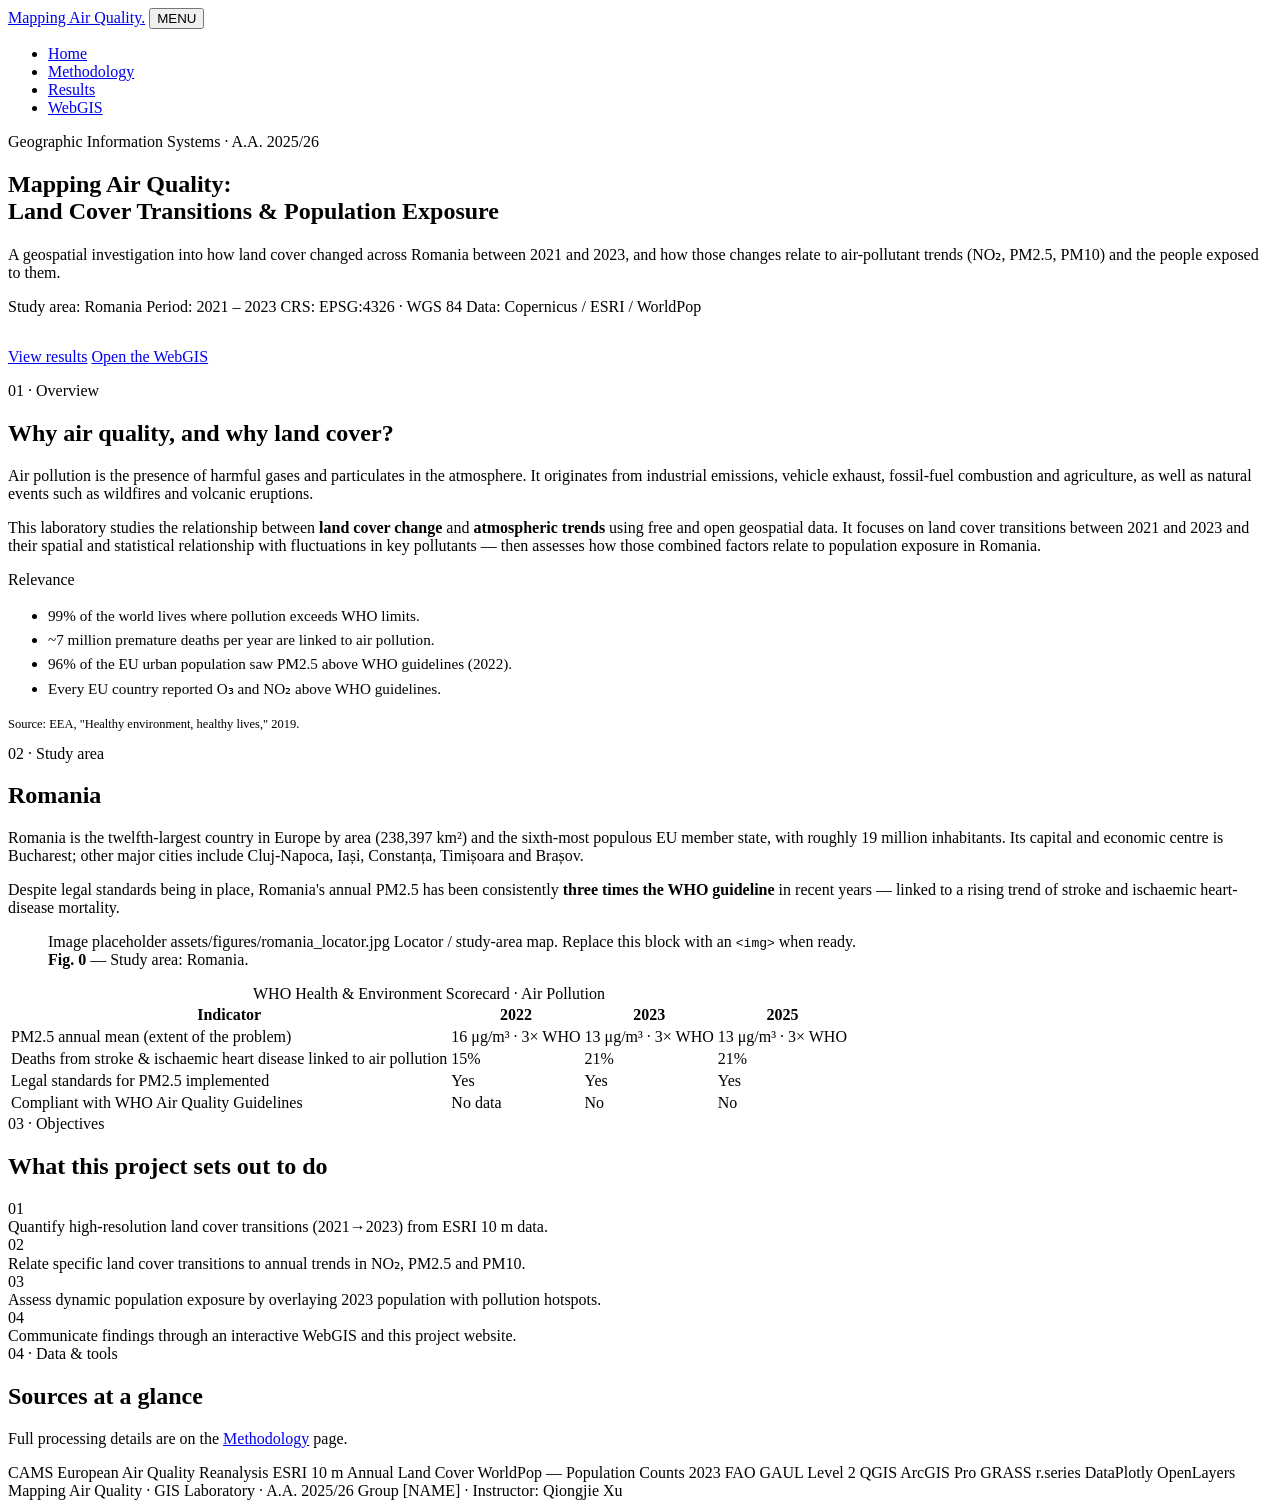
==== index.html @ c281d161 "adding template files" ====
<!DOCTYPE html>
<html lang="en">
<head>
  <meta charset="UTF-8" />
  <meta name="viewport" content="width=device-width, initial-scale=1.0" />
  <title>Mapping Air Quality · Romania · GIS Lab 2025/26</title>
  <meta name="description" content="Land cover transitions and population exposure to air pollution in Romania, 2021–2023. A GIS laboratory project." />

  <!-- Fonts -->
  <link rel="preconnect" href="https://fonts.googleapis.com" />
  <link rel="preconnect" href="https://fonts.gstatic.com" crossorigin />
  <link href="https://fonts.googleapis.com/css2?family=Space+Grotesk:wght@500;600;700&family=Inter:wght@400;500&family=IBM+Plex+Mono:wght@400;500&display=swap" rel="stylesheet" />

  <link rel="stylesheet" href="css/style.css" />
</head>
<body>

  <!-- ===== HEADER (duplicated on every page — keep in sync) ===== -->
  <header class="site-header">
    <nav class="nav">
      <a class="brand" href="index.html">Mapping&nbsp;Air&nbsp;Quality<span>.</span></a>
      <button class="nav-toggle" aria-label="Toggle menu" aria-expanded="false">MENU</button>
      <ul class="nav-links">
        <li><a href="index.html" class="active">Home</a></li>
        <li><a href="methodology.html">Methodology</a></li>
        <li><a href="results.html">Results</a></li>
        <li><a href="webgis.html">WebGIS</a></li>
      </ul>
    </nav>
  </header>

  <!-- ===== HERO ===== -->
  <section class="hero">
    <div class="container">
      <span class="eyebrow">Geographic Information Systems · A.A. 2025/26</span>
      <h1>Mapping Air Quality:<br />Land Cover Transitions &amp; Population Exposure</h1>
      <p class="lede">A geospatial investigation into how land cover changed across Romania
        between 2021 and 2023, and how those changes relate to air-pollutant trends
        (NO₂, PM2.5, PM10) and the people exposed to them.</p>
      <div class="hero-meta">
        <span>Study area: Romania</span>
        <span>Period: 2021 – 2023</span>
        <span>CRS: EPSG:4326 · WGS 84</span>
        <span>Data: Copernicus / ESRI / WorldPop</span>
      </div>
      <p style="margin-top:2rem;">
        <a class="btn" href="results.html">View results</a>
        <a class="btn ghost" href="webgis.html">Open the WebGIS</a>
      </p>
    </div>
  </section>

  <!-- ===== OVERVIEW ===== -->
  <section class="section" id="overview">
    <div class="container">
      <span class="eyebrow">01 · Overview</span>
      <h2>Why air quality, and why land cover?</h2>
      <div class="grid-2">
        <div>
          <p>Air pollution is the presence of harmful gases and particulates in the atmosphere.
            It originates from industrial emissions, vehicle exhaust, fossil-fuel combustion and
            agriculture, as well as natural events such as wildfires and volcanic eruptions.</p>
          <p>This laboratory studies the relationship between <b>land cover change</b> and
            <b>atmospheric trends</b> using free and open geospatial data. It focuses on land cover
            transitions between 2021 and 2023 and their spatial and statistical relationship with
            fluctuations in key pollutants — then assesses how those combined factors relate to
            population exposure in Romania.</p>
        </div>
        <div class="card">
          <span class="eyebrow">Relevance</span>
          <ul class="legend-list" style="font-size:.95rem;line-height:1.6;">
            <li><span class="swatch" style="background:var(--increase)"></span> 99% of the world lives where pollution exceeds WHO limits.</li>
            <li><span class="swatch" style="background:var(--increase)"></span> ~7 million premature deaths per year are linked to air pollution.</li>
            <li><span class="swatch" style="background:var(--decrease)"></span> 96% of the EU urban population saw PM2.5 above WHO guidelines (2022).</li>
            <li><span class="swatch" style="background:var(--decrease)"></span> Every EU country reported O₃ and NO₂ above WHO guidelines.</li>
          </ul>
          <p style="font-size:.78rem;color:var(--muted);margin-top:1rem;font-family:var(--font-mono);">Source: EEA, "Healthy environment, healthy lives," 2019.</p>
        </div>
      </div>
    </div>
  </section>

  <!-- ===== STUDY AREA ===== -->
  <section class="section" id="study-area">
    <div class="container">
      <span class="eyebrow">02 · Study area</span>
      <h2>Romania</h2>
      <div class="grid-2">
        <div>
          <p>Romania is the twelfth-largest country in Europe by area (238,397&nbsp;km²) and the
            sixth-most populous EU member state, with roughly 19&nbsp;million inhabitants. Its capital
            and economic centre is Bucharest; other major cities include Cluj-Napoca, Iași,
            Constanța, Timișoara and Brașov.</p>
          <p>Despite legal standards being in place, Romania's annual PM2.5 has been consistently
            <b>three times the WHO guideline</b> in recent years — linked to a rising trend of stroke
            and ischaemic heart-disease mortality.</p>
        </div>

        <!-- Optional: drop a locator map / country outline here -->
        <figure class="figure">
          <div class="ph-drop">
            <span class="ph-kind">Image placeholder</span>
            <span class="ph-file">assets/figures/romania_locator.jpg</span>
            <span class="ph-note">Locator / study-area map. Replace this block with an
              <code>&lt;img&gt;</code> when ready.</span>
          </div>
          <figcaption><b>Fig. 0</b> — Study area: Romania.</figcaption>
        </figure>
      </div>

      <!-- WHO scorecard table -->
      <div class="table-wrap">
        <table>
          <caption>WHO Health &amp; Environment Scorecard · Air Pollution</caption>
          <thead>
            <tr><th>Indicator</th><th class="num">2022</th><th class="num">2023</th><th class="num">2025</th></tr>
          </thead>
          <tbody>
            <tr><td>PM2.5 annual mean (extent of the problem)</td><td class="num">16 μg/m³ · 3× WHO</td><td class="num">13 μg/m³ · 3× WHO</td><td class="num">13 μg/m³ · 3× WHO</td></tr>
            <tr><td>Deaths from stroke &amp; ischaemic heart disease linked to air pollution</td><td class="num">15%</td><td class="num">21%</td><td class="num">21%</td></tr>
            <tr><td>Legal standards for PM2.5 implemented</td><td class="num">Yes</td><td class="num">Yes</td><td class="num">Yes</td></tr>
            <tr><td>Compliant with WHO Air Quality Guidelines</td><td class="num">No data</td><td class="num">No</td><td class="num">No</td></tr>
          </tbody>
        </table>
      </div>
    </div>
  </section>

  <!-- ===== OBJECTIVES ===== -->
  <section class="section" id="objectives">
    <div class="container">
      <span class="eyebrow">03 · Objectives</span>
      <h2>What this project sets out to do</h2>
      <div class="stats">
        <div class="stat"><div class="num">01</div><div class="lbl">Quantify high-resolution land cover transitions (2021→2023) from ESRI 10&nbsp;m data.</div></div>
        <div class="stat"><div class="num">02</div><div class="lbl">Relate specific land cover transitions to annual trends in NO₂, PM2.5 and PM10.</div></div>
        <div class="stat"><div class="num">03</div><div class="lbl">Assess dynamic population exposure by overlaying 2023 population with pollution hotspots.</div></div>
        <div class="stat"><div class="num">04</div><div class="lbl">Communicate findings through an interactive WebGIS and this project website.</div></div>
      </div>
    </div>
  </section>

  <!-- ===== DATA & TOOLS at a glance ===== -->
  <section class="section" id="data">
    <div class="container">
      <span class="eyebrow">04 · Data &amp; tools</span>
      <h2>Sources at a glance</h2>
      <p class="section-lede">Full processing details are on the
        <a href="methodology.html">Methodology</a> page.</p>
      <div class="pill-row">
        <span class="pill">CAMS European Air Quality Reanalysis</span>
        <span class="pill">ESRI 10 m Annual Land Cover</span>
        <span class="pill">WorldPop — Population Counts 2023</span>
        <span class="pill">FAO GAUL Level 2</span>
        <span class="pill">QGIS</span>
        <span class="pill">ArcGIS Pro</span>
        <span class="pill">GRASS r.series</span>
        <span class="pill">DataPlotly</span>
        <span class="pill">OpenLayers</span>
      </div>
    </div>
  </section>

  <!-- ===== FOOTER (duplicated on every page) ===== -->
  <footer class="site-footer">
    <div class="container">
      <span>Mapping Air Quality · GIS Laboratory · A.A. 2025/26</span>
      <span><!-- TODO: team member names --> Group [NAME] · Instructor: Qiongjie&nbsp;Xu</span>
    </div>
  </footer>

  <script src="js/main.js"></script>
</body>
</html>
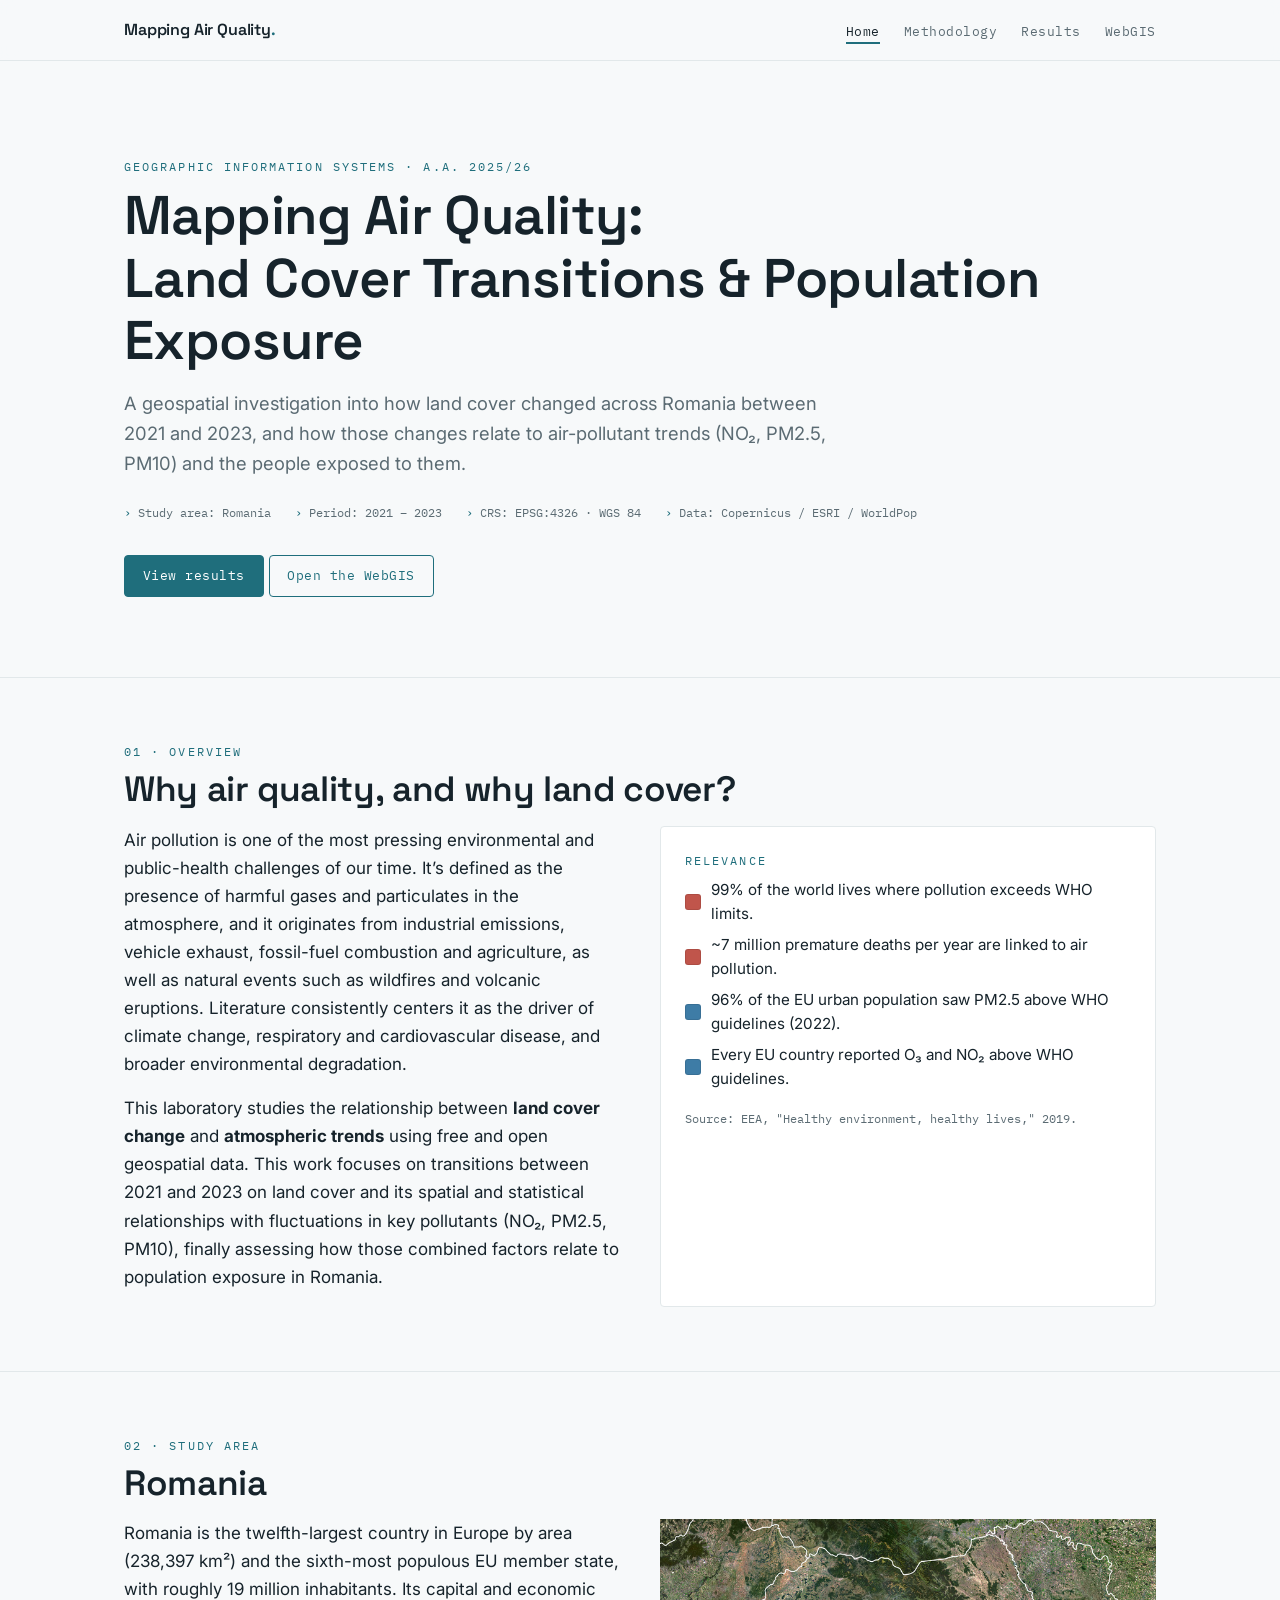
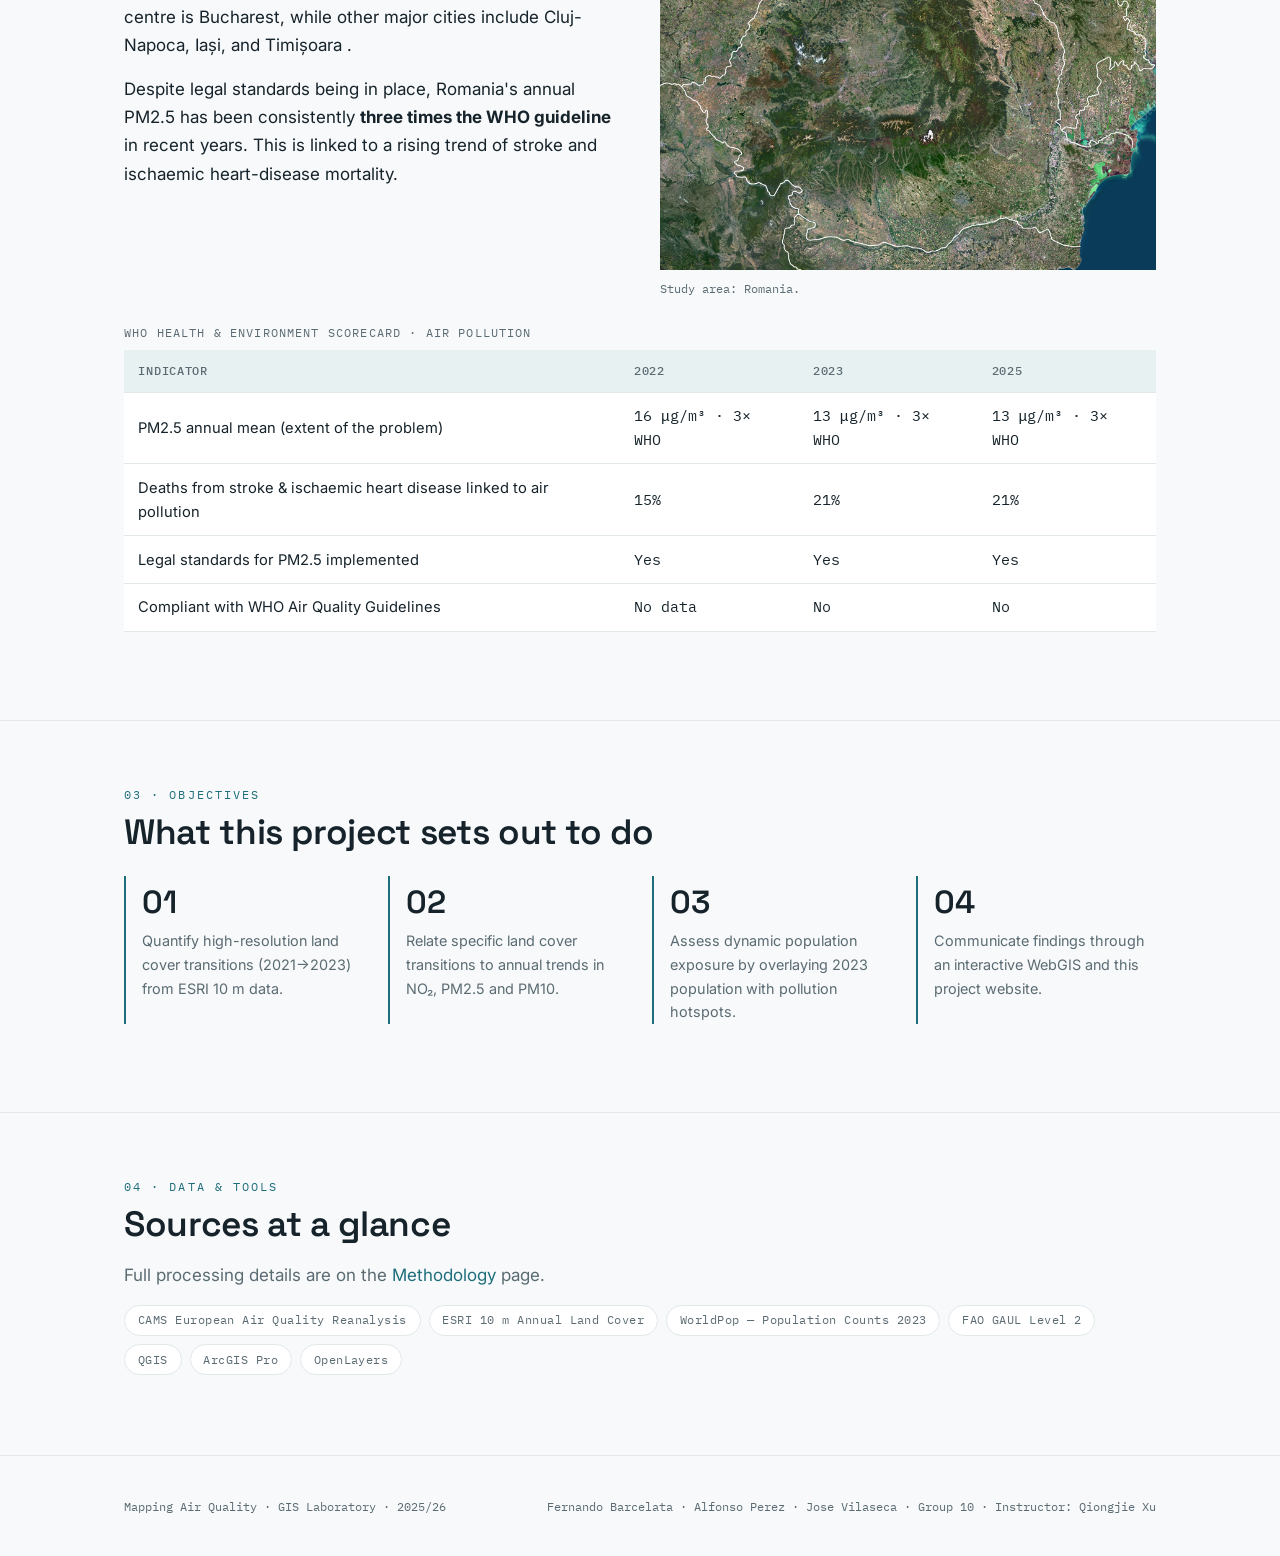
==== commit 161100cd: "Home page fixes and modifications" ====
--- a/index.html
+++ b/index.html
@@ -1,18 +1,23 @@
 <!DOCTYPE html>
 <html lang="en">
+
 <head>
   <meta charset="UTF-8" />
   <meta name="viewport" content="width=device-width, initial-scale=1.0" />
   <title>Mapping Air Quality · Romania · GIS Lab 2025/26</title>
-  <meta name="description" content="Land cover transitions and population exposure to air pollution in Romania, 2021–2023. A GIS laboratory project." />
+  <meta name="description"
+    content="Land cover transitions and population exposure to air pollution in Romania, 2021–2023. A GIS laboratory project." />
 
   <!-- Fonts -->
   <link rel="preconnect" href="https://fonts.googleapis.com" />
   <link rel="preconnect" href="https://fonts.gstatic.com" crossorigin />
-  <link href="https://fonts.googleapis.com/css2?family=Space+Grotesk:wght@500;600;700&family=Inter:wght@400;500&family=IBM+Plex+Mono:wght@400;500&display=swap" rel="stylesheet" />
+  <link
+    href="https://fonts.googleapis.com/css2?family=Space+Grotesk:wght@500;600;700&family=Inter:wght@400;500&family=IBM+Plex+Mono:wght@400;500&display=swap"
+    rel="stylesheet" />
 
   <link rel="stylesheet" href="css/style.css" />
 </head>
+
 <body>
 
   <!-- ===== HEADER (duplicated on every page — keep in sync) ===== -->
@@ -57,24 +62,34 @@
       <h2>Why air quality, and why land cover?</h2>
       <div class="grid-2">
         <div>
-          <p>Air pollution is the presence of harmful gases and particulates in the atmosphere.
-            It originates from industrial emissions, vehicle exhaust, fossil-fuel combustion and
-            agriculture, as well as natural events such as wildfires and volcanic eruptions.</p>
-          <p>This laboratory studies the relationship between <b>land cover change</b> and
-            <b>atmospheric trends</b> using free and open geospatial data. It focuses on land cover
-            transitions between 2021 and 2023 and their spatial and statistical relationship with
-            fluctuations in key pollutants — then assesses how those combined factors relate to
-            population exposure in Romania.</p>
+          <p>Air pollution is one of the most pressing environmental and public-health challenges of our time.
+            It’s defined as the presence of harmful gases and particulates in the atmosphere,
+            and it originates from industrial emissions, vehicle exhaust, fossil-fuel combustion
+            and agriculture, as well as natural events such as wildfires and volcanic eruptions.
+            Literature consistently centers it as the driver of climate change, respiratory and
+            cardiovascular disease, and broader environmental degradation.</p>
+          <p>
+            This laboratory studies the relationship between <b>land cover change</b> and
+            <b>atmospheric trends</b> using free and open geospatial data. This work focuses on
+            transitions between 2021 and 2023 on land cover and its spatial and statistical relationships
+            with fluctuations in key pollutants (NO₂, PM2.5, PM10), finally assessing how those combined
+            factors relate to population exposure in Romania.
+          </p>
         </div>
         <div class="card">
           <span class="eyebrow">Relevance</span>
           <ul class="legend-list" style="font-size:.95rem;line-height:1.6;">
-            <li><span class="swatch" style="background:var(--increase)"></span> 99% of the world lives where pollution exceeds WHO limits.</li>
-            <li><span class="swatch" style="background:var(--increase)"></span> ~7 million premature deaths per year are linked to air pollution.</li>
-            <li><span class="swatch" style="background:var(--decrease)"></span> 96% of the EU urban population saw PM2.5 above WHO guidelines (2022).</li>
-            <li><span class="swatch" style="background:var(--decrease)"></span> Every EU country reported O₃ and NO₂ above WHO guidelines.</li>
+            <li><span class="swatch" style="background:var(--increase)"></span> 99% of the world lives where pollution
+              exceeds WHO limits.</li>
+            <li><span class="swatch" style="background:var(--increase)"></span> ~7 million premature deaths per year are
+              linked to air pollution.</li>
+            <li><span class="swatch" style="background:var(--decrease)"></span> 96% of the EU urban population saw PM2.5
+              above WHO guidelines (2022).</li>
+            <li><span class="swatch" style="background:var(--decrease)"></span> Every EU country reported O₃ and NO₂
+              above WHO guidelines.</li>
           </ul>
-          <p style="font-size:.78rem;color:var(--muted);margin-top:1rem;font-family:var(--font-mono);">Source: EEA, "Healthy environment, healthy lives," 2019.</p>
+          <p style="font-size:.78rem;color:var(--muted);margin-top:1rem;font-family:var(--font-mono);">Source: EEA,
+            "Healthy environment, healthy lives," 2019.</p>
         </div>
       </div>
     </div>
@@ -89,22 +104,17 @@
         <div>
           <p>Romania is the twelfth-largest country in Europe by area (238,397&nbsp;km²) and the
             sixth-most populous EU member state, with roughly 19&nbsp;million inhabitants. Its capital
-            and economic centre is Bucharest; other major cities include Cluj-Napoca, Iași,
-            Constanța, Timișoara and Brașov.</p>
+            and economic centre is Bucharest, while other major cities include Cluj-Napoca, Iași,
+             and Timișoara .</p>
           <p>Despite legal standards being in place, Romania's annual PM2.5 has been consistently
-            <b>three times the WHO guideline</b> in recent years — linked to a rising trend of stroke
-            and ischaemic heart-disease mortality.</p>
-        </div>
-
-        <!-- Optional: drop a locator map / country outline here -->
-        <figure class="figure">
-          <div class="ph-drop">
-            <span class="ph-kind">Image placeholder</span>
-            <span class="ph-file">assets/figures/romania_locator.jpg</span>
-            <span class="ph-note">Locator / study-area map. Replace this block with an
-              <code>&lt;img&gt;</code> when ready.</span>
-          </div>
-          <figcaption><b>Fig. 0</b> — Study area: Romania.</figcaption>
+            <b>three times the WHO guideline</b> in recent years. This is linked to a rising trend of stroke
+            and ischaemic heart-disease mortality.
+          </p>
+        </div>
+
+        <figure class="figure"  style="margin-top: 0; margin-bottom: 0;">
+          <img src="images/romania_map.jpg" alt="Study area map of Romania">
+          <figcaption>Study area: Romania.</figcaption>
         </figure>
       </div>
 
@@ -113,13 +123,38 @@
         <table>
           <caption>WHO Health &amp; Environment Scorecard · Air Pollution</caption>
           <thead>
-            <tr><th>Indicator</th><th class="num">2022</th><th class="num">2023</th><th class="num">2025</th></tr>
+            <tr>
+              <th>Indicator</th>
+              <th class="num">2022</th>
+              <th class="num">2023</th>
+              <th class="num">2025</th>
+            </tr>
           </thead>
           <tbody>
-            <tr><td>PM2.5 annual mean (extent of the problem)</td><td class="num">16 μg/m³ · 3× WHO</td><td class="num">13 μg/m³ · 3× WHO</td><td class="num">13 μg/m³ · 3× WHO</td></tr>
-            <tr><td>Deaths from stroke &amp; ischaemic heart disease linked to air pollution</td><td class="num">15%</td><td class="num">21%</td><td class="num">21%</td></tr>
-            <tr><td>Legal standards for PM2.5 implemented</td><td class="num">Yes</td><td class="num">Yes</td><td class="num">Yes</td></tr>
-            <tr><td>Compliant with WHO Air Quality Guidelines</td><td class="num">No data</td><td class="num">No</td><td class="num">No</td></tr>
+            <tr>
+              <td>PM2.5 annual mean (extent of the problem)</td>
+              <td class="num">16 μg/m³ · 3× WHO</td>
+              <td class="num">13 μg/m³ · 3× WHO</td>
+              <td class="num">13 μg/m³ · 3× WHO</td>
+            </tr>
+            <tr>
+              <td>Deaths from stroke &amp; ischaemic heart disease linked to air pollution</td>
+              <td class="num">15%</td>
+              <td class="num">21%</td>
+              <td class="num">21%</td>
+            </tr>
+            <tr>
+              <td>Legal standards for PM2.5 implemented</td>
+              <td class="num">Yes</td>
+              <td class="num">Yes</td>
+              <td class="num">Yes</td>
+            </tr>
+            <tr>
+              <td>Compliant with WHO Air Quality Guidelines</td>
+              <td class="num">No data</td>
+              <td class="num">No</td>
+              <td class="num">No</td>
+            </tr>
           </tbody>
         </table>
       </div>
@@ -132,10 +167,23 @@
       <span class="eyebrow">03 · Objectives</span>
       <h2>What this project sets out to do</h2>
       <div class="stats">
-        <div class="stat"><div class="num">01</div><div class="lbl">Quantify high-resolution land cover transitions (2021→2023) from ESRI 10&nbsp;m data.</div></div>
-        <div class="stat"><div class="num">02</div><div class="lbl">Relate specific land cover transitions to annual trends in NO₂, PM2.5 and PM10.</div></div>
-        <div class="stat"><div class="num">03</div><div class="lbl">Assess dynamic population exposure by overlaying 2023 population with pollution hotspots.</div></div>
-        <div class="stat"><div class="num">04</div><div class="lbl">Communicate findings through an interactive WebGIS and this project website.</div></div>
+        <div class="stat">
+          <div class="num">01</div>
+          <div class="lbl">Quantify high-resolution land cover transitions (2021→2023) from ESRI 10&nbsp;m data.</div>
+        </div>
+        <div class="stat">
+          <div class="num">02</div>
+          <div class="lbl">Relate specific land cover transitions to annual trends in NO₂, PM2.5 and PM10.</div>
+        </div>
+        <div class="stat">
+          <div class="num">03</div>
+          <div class="lbl">Assess dynamic population exposure by overlaying 2023 population with pollution hotspots.
+          </div>
+        </div>
+        <div class="stat">
+          <div class="num">04</div>
+          <div class="lbl">Communicate findings through an interactive WebGIS and this project website.</div>
+        </div>
       </div>
     </div>
   </section>
@@ -146,7 +194,8 @@
       <span class="eyebrow">04 · Data &amp; tools</span>
       <h2>Sources at a glance</h2>
       <p class="section-lede">Full processing details are on the
-        <a href="methodology.html">Methodology</a> page.</p>
+        <a href="methodology.html">Methodology</a> page.
+      </p>
       <div class="pill-row">
         <span class="pill">CAMS European Air Quality Reanalysis</span>
         <span class="pill">ESRI 10 m Annual Land Cover</span>
@@ -154,8 +203,6 @@
         <span class="pill">FAO GAUL Level 2</span>
         <span class="pill">QGIS</span>
         <span class="pill">ArcGIS Pro</span>
-        <span class="pill">GRASS r.series</span>
-        <span class="pill">DataPlotly</span>
         <span class="pill">OpenLayers</span>
       </div>
     </div>
@@ -164,11 +211,12 @@
   <!-- ===== FOOTER (duplicated on every page) ===== -->
   <footer class="site-footer">
     <div class="container">
-      <span>Mapping Air Quality · GIS Laboratory · A.A. 2025/26</span>
-      <span><!-- TODO: team member names --> Group [NAME] · Instructor: Qiongjie&nbsp;Xu</span>
+      <span>Mapping Air Quality · GIS Laboratory · 2025/26</span>
+      <span>Fernando Barcelata · Alfonso Perez · Jose Vilaseca · Group 10 · Instructor: Qiongjie&nbsp;Xu</span>
     </div>
   </footer>
 
   <script src="js/main.js"></script>
 </body>
-</html>
+
+</html>
--- a/css/style.css
+++ b/css/style.css
@@ -0,0 +1,288 @@
+/* =============================================================
+   Mapping Air Quality — shared stylesheet
+   Elegant-minimalist. All design tokens live in :root below,
+   so retheming the whole site means editing a handful of values.
+   ============================================================= */
+
+/* ---- 1. Design tokens ------------------------------------- */
+:root {
+  /* Palette — cool / cartographic. */
+  --bg:          #f7f9fa;   /* page background            */
+  --surface:     #ffffff;   /* cards, panels              */
+  --ink:         #16232b;   /* primary text               */
+  --muted:       #5b6b73;   /* secondary text             */
+  --line:        #e2e8ea;   /* hairline borders           */
+  --accent:      #1f6e7c;   /* petrol teal — primary      */
+  --accent-soft: #e8f1f2;   /* teal tint background       */
+
+  /* Data-semantic colours (match the STEP 4 AMAC map legend). */
+  --increase:    #c0554b;   /* pollution increase / risk  */
+  --decrease:    #3e7ca6;   /* pollution decrease / better*/
+  --neutral:     #c9cfd2;   /* stable / no change         */
+
+  /* Type */
+  --font-display: "Space Grotesk", system-ui, sans-serif;
+  --font-body:    "Inter", system-ui, sans-serif;
+  --font-mono:    "IBM Plex Mono", ui-monospace, monospace;
+
+  /* Spacing scale */
+  --sp-1: .5rem;  --sp-2: 1rem;   --sp-3: 1.5rem;
+  --sp-4: 2.5rem; --sp-5: 4rem;   --sp-6: 6rem;
+
+  --maxw: 1080px;          /* content column width */
+  --radius: 4px;           /* minimal, not pill-shaped */
+}
+
+/* ---- 2. Reset / base -------------------------------------- */
+*, *::before, *::after { box-sizing: border-box; }
+
+html { scroll-behavior: smooth; }
+
+body {
+  margin: 0;
+  background: var(--bg);
+  color: var(--ink);
+  font-family: var(--font-body);
+  font-size: 17px;
+  line-height: 1.65;
+  -webkit-font-smoothing: antialiased;
+}
+
+img { max-width: 100%; display: block; }
+a { color: var(--accent); text-decoration: none; }
+a:hover { text-decoration: underline; }
+
+h1, h2, h3, h4 {
+  font-family: var(--font-display);
+  font-weight: 600;
+  line-height: 1.15;
+  letter-spacing: -0.01em;
+  color: var(--ink);
+  margin: 0 0 var(--sp-2);
+}
+h1 { font-size: clamp(2.2rem, 5vw, 3.4rem); }
+h2 { font-size: clamp(1.6rem, 3.2vw, 2.2rem); }
+h3 { font-size: 1.25rem; }
+
+p { margin: 0 0 var(--sp-2); }
+
+/* Mono "eyebrow" label — a recurring structural device. */
+.eyebrow {
+  font-family: var(--font-mono);
+  font-size: .72rem;
+  letter-spacing: .18em;
+  text-transform: uppercase;
+  color: var(--accent);
+  margin: 0 0 var(--sp-1);
+  display: block;
+}
+
+.container { max-width: var(--maxw); margin: 0 auto; padding: 0 var(--sp-3); }
+
+/* ---- 3. Header / navigation ------------------------------- */
+.site-header {
+  position: sticky; top: 0; z-index: 50;
+  background: rgba(247,249,250,.9);
+  backdrop-filter: blur(8px);
+  border-bottom: 1px solid var(--line);
+}
+.nav {
+  max-width: var(--maxw); margin: 0 auto;
+  padding: var(--sp-2) var(--sp-3);
+  display: flex; align-items: center; justify-content: space-between;
+}
+.brand {
+  font-family: var(--font-display);
+  font-weight: 600; font-size: 1rem;
+  color: var(--ink); letter-spacing: -0.01em;
+}
+.brand:hover { text-decoration: none; }
+.brand span { color: var(--accent); }
+
+.nav-links { display: flex; gap: var(--sp-3); list-style: none; margin: 0; padding: 0; }
+.nav-links a {
+  font-family: var(--font-mono);
+  font-size: .8rem; letter-spacing: .04em;
+  color: var(--muted);
+}
+.nav-links a:hover,
+.nav-links a.active { color: var(--ink); text-decoration: none; }
+.nav-links a.active { border-bottom: 2px solid var(--accent); padding-bottom: 2px; }
+
+.nav-toggle {
+  display: none; background: none; border: 0; cursor: pointer;
+  font-family: var(--font-mono); font-size: .8rem; color: var(--ink);
+}
+
+/* ---- 4. Hero ---------------------------------------------- */
+.hero { padding: var(--sp-6) 0 var(--sp-5); border-bottom: 1px solid var(--line); }
+.hero .lede { font-size: 1.15rem; color: var(--muted); max-width: 60ch; }
+.hero-meta {
+  font-family: var(--font-mono); font-size: .75rem; color: var(--muted);
+  margin-top: var(--sp-3); display: flex; flex-wrap: wrap; gap: var(--sp-3);
+}
+.hero-meta span::before { content: "› "; color: var(--accent); }
+
+/* ---- 5. Sections ------------------------------------------ */
+.section { padding: var(--sp-5) 0; border-bottom: 1px solid var(--line); }
+.section:last-of-type { border-bottom: 0; }
+.section-lede { color: var(--muted); max-width: 65ch; }
+
+/* Two-column helper */
+.grid-2 { display: grid; grid-template-columns: 1fr 1fr; gap: var(--sp-4); }
+
+/* Stat row */
+.stats { display: grid; grid-template-columns: repeat(4, 1fr); gap: var(--sp-3); margin: var(--sp-3) 0; }
+.stat { border-left: 2px solid var(--accent); padding-left: var(--sp-2); }
+.stat .num { font-family: var(--font-display); font-size: 2rem; font-weight: 600; }
+.stat .lbl { font-size: .9rem; color: var(--muted); }
+
+/* Cards */
+.card {
+  background: var(--surface); border: 1px solid var(--line);
+  border-radius: var(--radius); padding: var(--sp-3);
+}
+
+/* ---- 6. Tables -------------------------------------------- */
+.table-wrap { overflow-x: auto; margin: var(--sp-3) 0; }
+table {
+  width: 100%; border-collapse: collapse;
+  font-size: .92rem; background: var(--surface);
+}
+caption {
+  font-family: var(--font-mono); font-size: .72rem; letter-spacing: .1em;
+  text-transform: uppercase; color: var(--muted);
+  text-align: left; padding-bottom: var(--sp-1);
+}
+th, td { text-align: left; padding: .7rem .9rem; border-bottom: 1px solid var(--line); }
+thead th {
+  font-family: var(--font-mono); font-size: .74rem; letter-spacing: .06em;
+  text-transform: uppercase; color: var(--muted); font-weight: 500;
+  background: var(--accent-soft);
+}
+tbody tr:hover { background: var(--bg); }
+td.num, th.num { font-family: var(--font-mono); }
+
+/* ---- 7. Figure / placeholder frames ----------------------- */
+/* A figure frame renders a labelled dashed box until the real
+   asset is dropped in. Swap the inner .ph-drop for an <img>,
+   <iframe>, or <table> when the deliverable is ready.          */
+.figure { margin: var(--sp-3) 0; }
+.figure figcaption {
+  font-family: var(--font-mono); font-size: .78rem; color: var(--muted);
+  margin-top: var(--sp-1);
+}
+.figure figcaption b { color: var(--ink); font-weight: 500; }
+
+.ph-drop {
+  border: 1.5px dashed var(--line); border-radius: var(--radius);
+  background: repeating-linear-gradient(45deg,#fff,#fff 10px,#fafcfc 10px,#fafcfc 20px);
+  min-height: 220px; display: flex; flex-direction: column;
+  align-items: center; justify-content: center; gap: .4rem;
+  text-align: center; padding: var(--sp-3); color: var(--muted);
+}
+.ph-drop .ph-kind {
+  font-family: var(--font-mono); font-size: .7rem; letter-spacing: .14em;
+  text-transform: uppercase; color: var(--accent);
+}
+.ph-drop .ph-file {
+  font-family: var(--font-mono); font-size: .82rem; color: var(--ink);
+  background: var(--accent-soft); padding: .2rem .5rem; border-radius: var(--radius);
+}
+.ph-drop .ph-note { font-size: .82rem; max-width: 46ch; }
+
+/* Interactive-chart iframes, once wired up */
+.chart-frame { width: 100%; height: 460px; border: 1px solid var(--line); border-radius: var(--radius); }
+
+/* ---- 8. Step list (methodology) --------------------------- */
+.step { display: grid; grid-template-columns: 4.5rem 1fr; gap: var(--sp-3); padding: var(--sp-4) 0; border-bottom: 1px solid var(--line); }
+.step:last-child { border-bottom: 0; }
+.step-num { font-family: var(--font-mono); font-size: 1.4rem; color: var(--accent); }
+.step h3 { margin-top: 0; }
+.step ol, .step ul { margin: 0 0 var(--sp-2) 1.1rem; padding: 0; }
+.step li { margin-bottom: .3rem; }
+.note {
+  border-left: 2px solid var(--neutral); background: var(--surface);
+  padding: var(--sp-2); font-size: .92rem; color: var(--muted);
+  margin-top: var(--sp-2); border-radius: 0 var(--radius) var(--radius) 0;
+}
+.note b { color: var(--ink); font-family: var(--font-mono); font-size: .72rem;
+  letter-spacing: .1em; text-transform: uppercase; display: block; margin-bottom: .3rem; }
+
+/* ---- 9. Legend chips -------------------------------------- */
+.legend-list { list-style: none; margin: 0; padding: 0; font-size: .88rem; }
+.legend-list li { display: flex; align-items: center; gap: .6rem; margin-bottom: .4rem; }
+.swatch { width: 16px; height: 16px; border-radius: 3px; border: 1px solid rgba(0,0,0,.1); flex: 0 0 auto; }
+
+/* ---- 10. Buttons / pills ---------------------------------- */
+.btn {
+  display: inline-block; font-family: var(--font-mono); font-size: .82rem;
+  letter-spacing: .04em; padding: .6rem 1.1rem; border-radius: var(--radius);
+  background: var(--accent); color: #fff; border: 1px solid var(--accent);
+}
+.btn:hover { text-decoration: none; background: #185763; }
+.btn.ghost { background: transparent; color: var(--accent); }
+.btn.ghost:hover { background: var(--accent-soft); }
+
+.pill-row { display: flex; flex-wrap: wrap; gap: .5rem; margin: var(--sp-2) 0; }
+.pill {
+  font-family: var(--font-mono); font-size: .74rem; letter-spacing: .04em;
+  border: 1px solid var(--line); border-radius: 999px; padding: .3rem .8rem;
+  color: var(--muted); background: var(--surface);
+}
+
+/* ---- 11. Footer ------------------------------------------- */
+.site-footer {
+  border-top: 1px solid var(--line); padding: var(--sp-4) 0;
+  font-family: var(--font-mono); font-size: .78rem; color: var(--muted);
+}
+.site-footer .container { display: flex; flex-wrap: wrap; justify-content: space-between; gap: var(--sp-2); }
+
+/* ---- 12. WebGIS layout ------------------------------------ */
+.map-shell { display: grid; grid-template-columns: 280px 1fr; height: calc(100vh - 62px); }
+#map { width: 100%; height: 100%; background: #dde3e5; }
+.map-panel {
+  background: var(--surface); border-right: 1px solid var(--line);
+  overflow-y: auto; padding: var(--sp-3);
+}
+.map-panel h2 { font-size: 1.1rem; }
+.panel-block { margin-bottom: var(--sp-3); padding-bottom: var(--sp-3); border-bottom: 1px solid var(--line); }
+.panel-block:last-child { border-bottom: 0; }
+.panel-block h3 {
+  font-family: var(--font-mono); font-size: .72rem; letter-spacing: .12em;
+  text-transform: uppercase; color: var(--muted); margin-bottom: var(--sp-2);
+}
+.layer-row, .base-row { display: flex; align-items: center; gap: .55rem; margin-bottom: .5rem; font-size: .9rem; }
+.layer-row label, .base-row label { cursor: pointer; }
+
+/* OpenLayers control tweaks (mouse-position readout in mono) */
+.ol-mouse-position {
+  font-family: var(--font-mono); font-size: .72rem; color: var(--ink);
+  background: rgba(255,255,255,.85); padding: 2px 6px; border-radius: var(--radius);
+  bottom: 8px; top: auto; right: 8px;
+}
+.ol-scale-line { background: rgba(255,255,255,.85); }
+
+/* ---- 13. Responsive --------------------------------------- */
+@media (max-width: 820px) {
+  .grid-2, .stats { grid-template-columns: 1fr; }
+  .stats { gap: var(--sp-2); }
+  .nav-links {
+    display: none; position: absolute; top: 100%; left: 0; right: 0;
+    flex-direction: column; gap: 0; background: var(--surface);
+    border-bottom: 1px solid var(--line); padding: var(--sp-2) var(--sp-3);
+  }
+  .nav-links.open { display: flex; }
+  .nav-links a { padding: .6rem 0; }
+  .nav-toggle { display: block; }
+  .map-shell { grid-template-columns: 1fr; height: auto; }
+  .map-panel { border-right: 0; border-bottom: 1px solid var(--line); order: 2; }
+  #map { height: 70vh; order: 1; }
+  .step { grid-template-columns: 1fr; gap: var(--sp-1); }
+}
+
+/* Respect reduced-motion preferences */
+@media (prefers-reduced-motion: reduce) {
+  html { scroll-behavior: auto; }
+  * { transition: none !important; }
+}
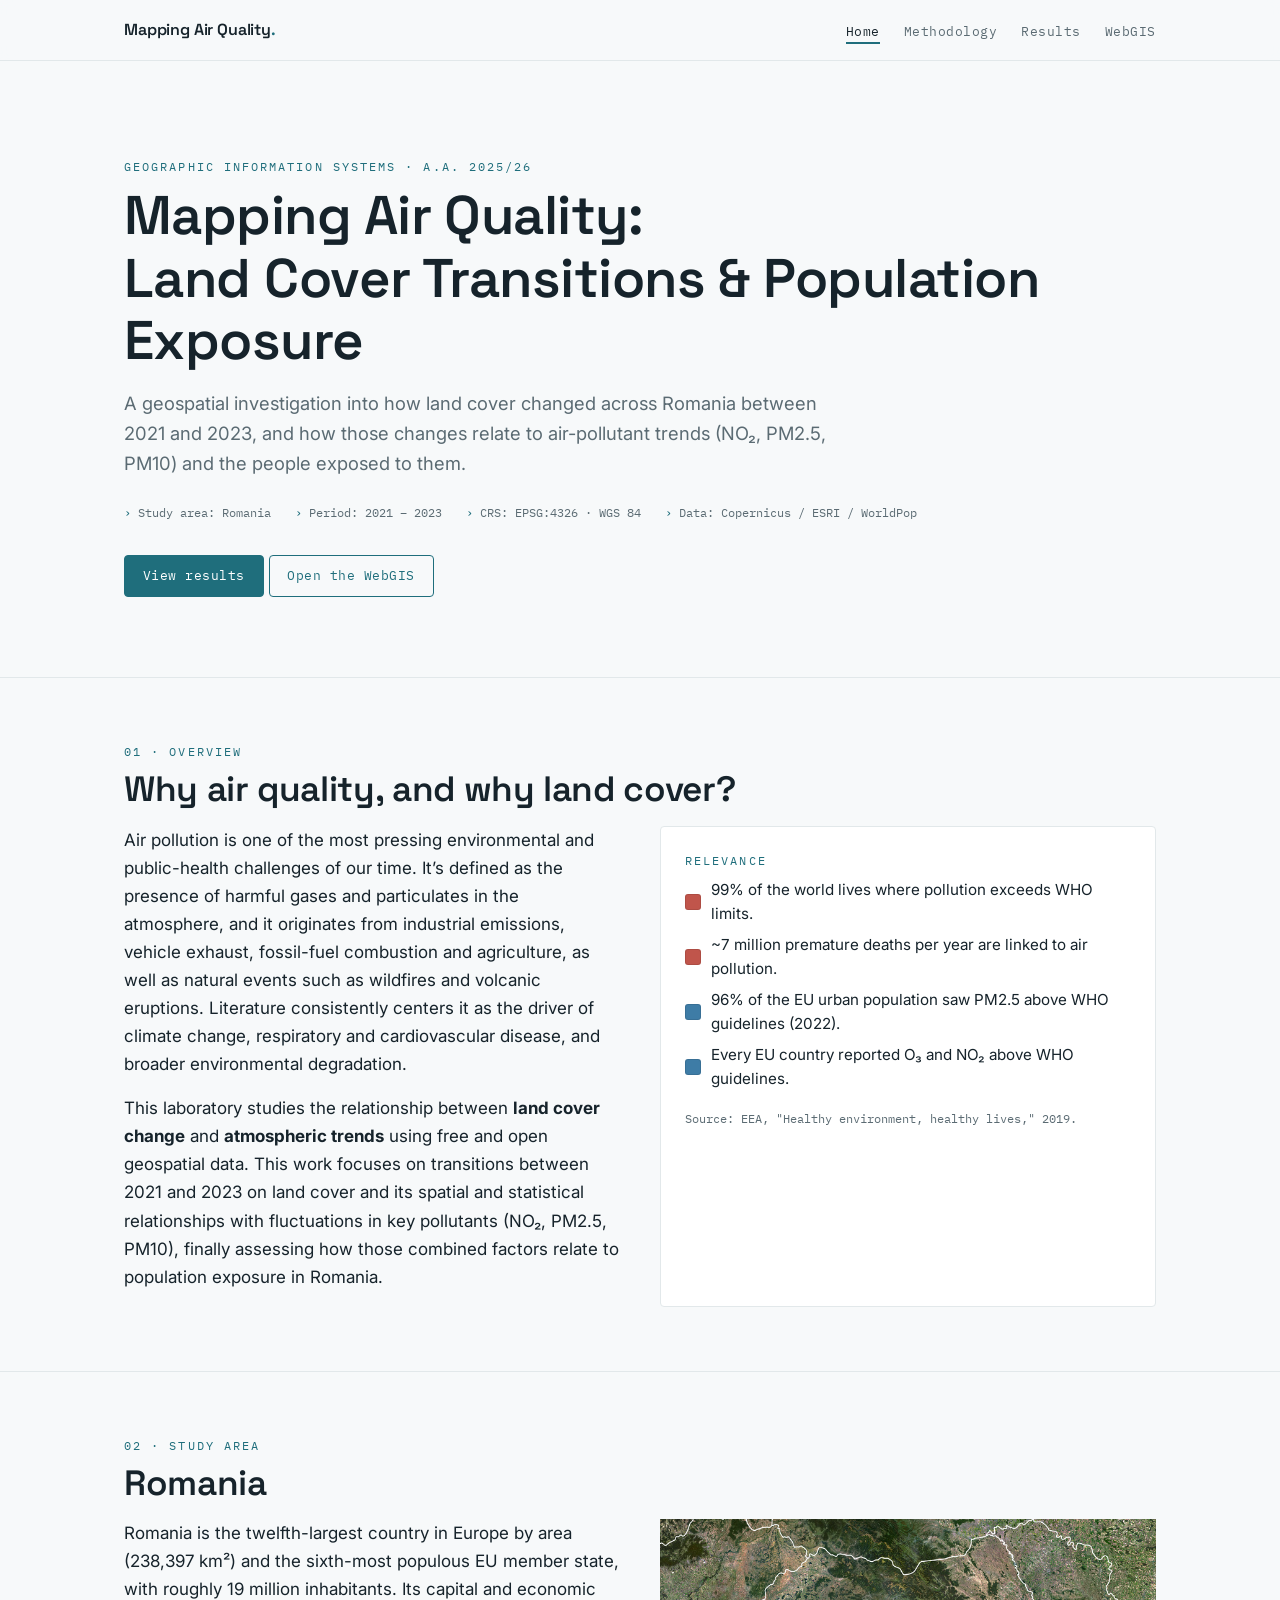
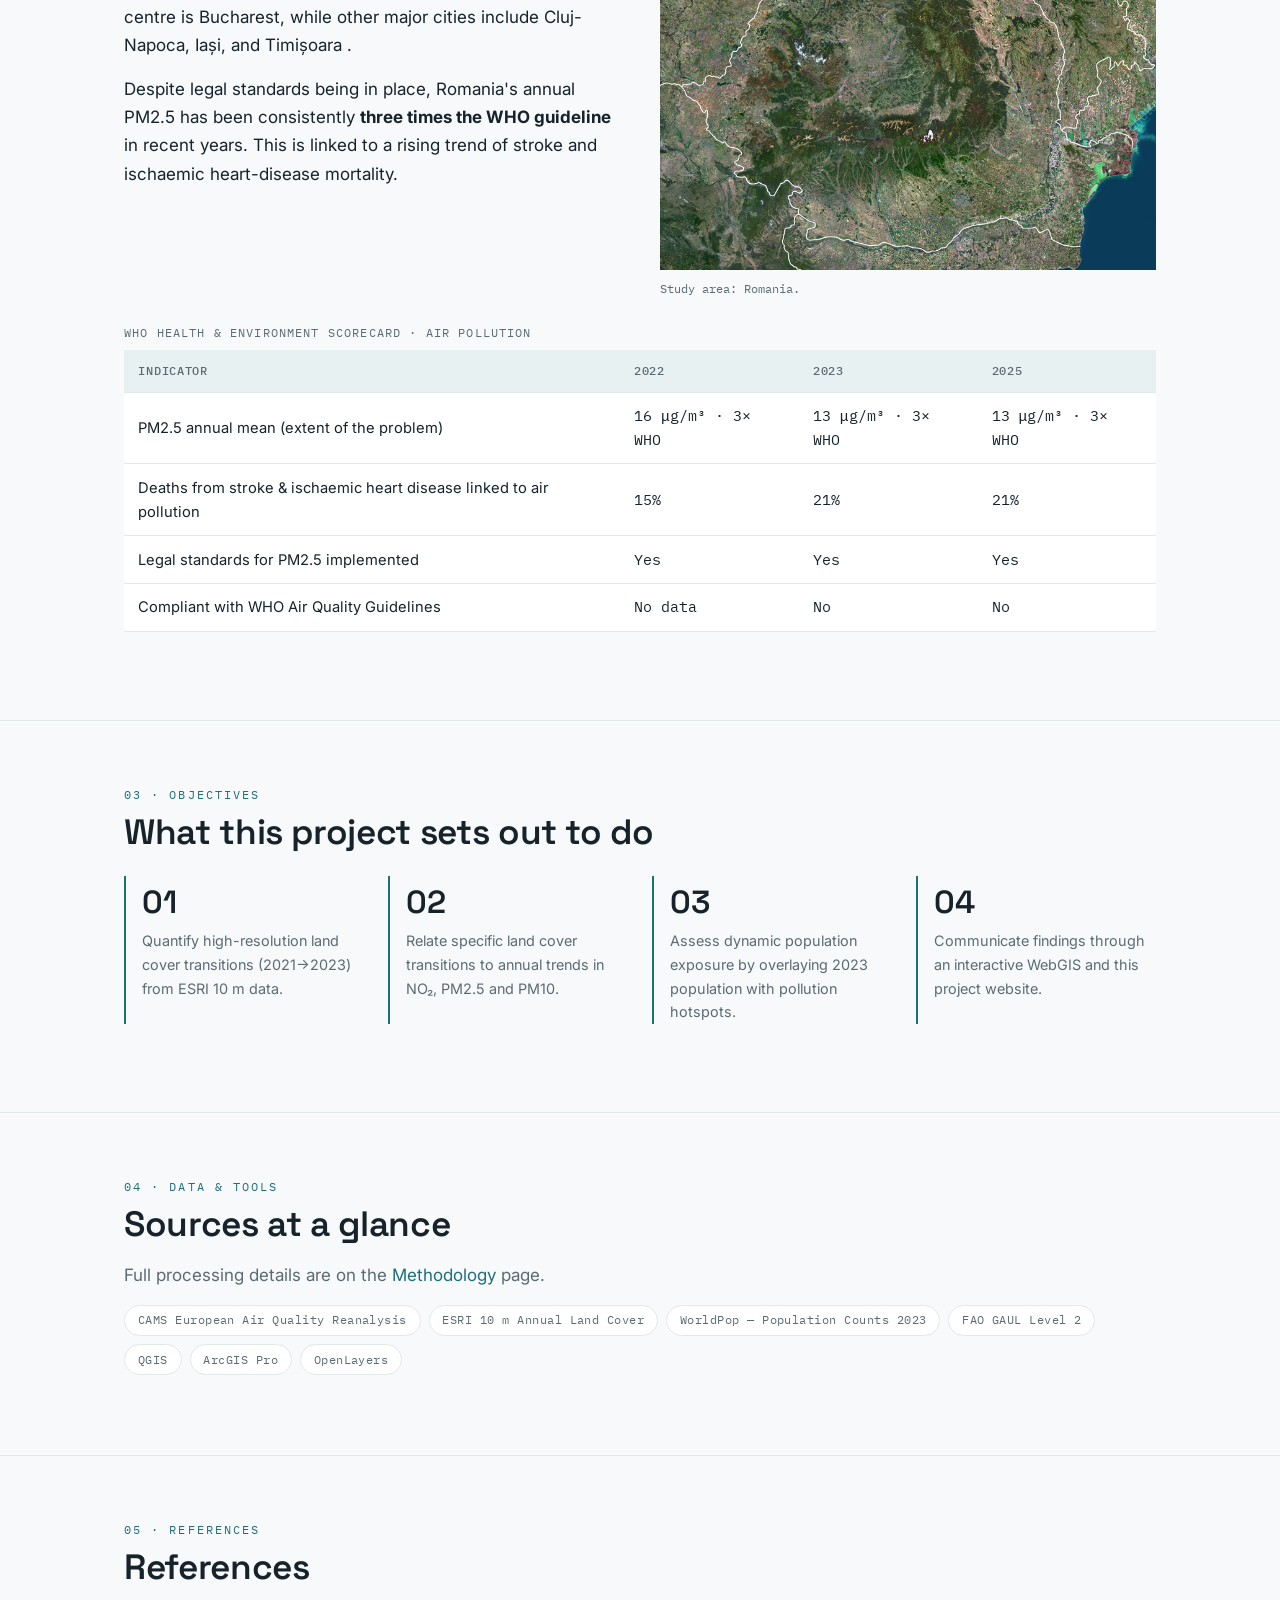
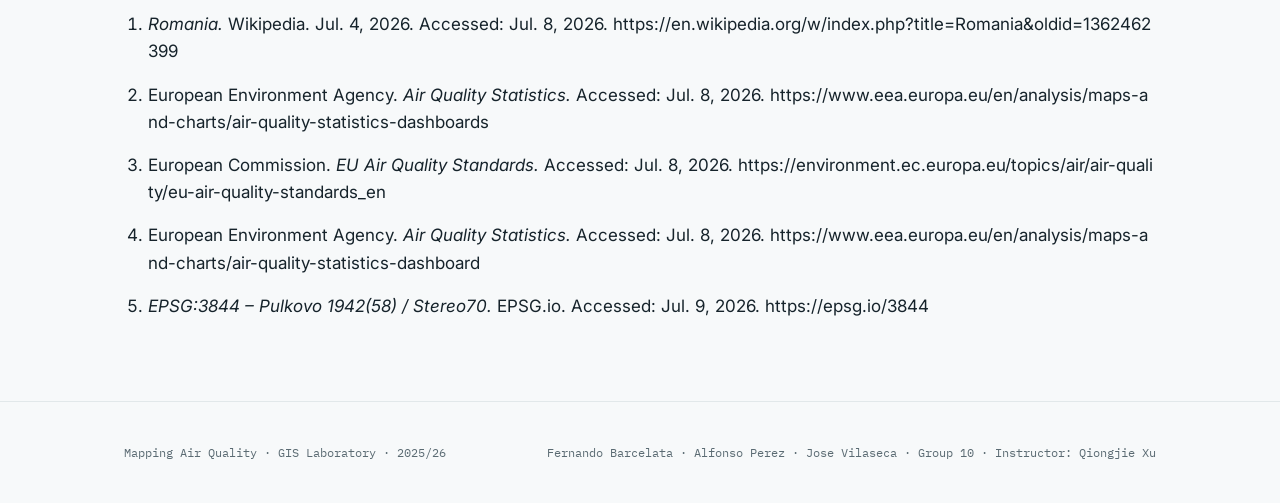
==== commit b11607c5: "Add references" ====
--- a/index.html
+++ b/index.html
@@ -105,14 +105,14 @@
           <p>Romania is the twelfth-largest country in Europe by area (238,397&nbsp;km²) and the
             sixth-most populous EU member state, with roughly 19&nbsp;million inhabitants. Its capital
             and economic centre is Bucharest, while other major cities include Cluj-Napoca, Iași,
-             and Timișoara .</p>
+            and Timișoara .</p>
           <p>Despite legal standards being in place, Romania's annual PM2.5 has been consistently
             <b>three times the WHO guideline</b> in recent years. This is linked to a rising trend of stroke
             and ischaemic heart-disease mortality.
           </p>
         </div>
 
-        <figure class="figure"  style="margin-top: 0; margin-bottom: 0;">
+        <figure class="figure" style="margin-top: 0; margin-bottom: 0;">
           <img src="images/romania_map.jpg" alt="Study area map of Romania">
           <figcaption>Study area: Romania.</figcaption>
         </figure>
@@ -208,6 +208,58 @@
     </div>
   </section>
 
+  <!-- ===== REFERENCES ===== -->
+  <section class="section" id="references">
+    <div class="container">
+      <span class="eyebrow">05 · References</span>
+      <h2>References</h2>
+
+      <ol class="reference-list">
+        <li>
+          <em>Romania.</em> Wikipedia. Jul. 4, 2026. Accessed: Jul. 8, 2026.
+          <a href="https://en.wikipedia.org/w/index.php?title=Romania&oldid=1362462399" target="_blank" rel="noopener">
+            https://en.wikipedia.org/w/index.php?title=Romania&oldid=1362462399
+          </a>
+        </li>
+
+        <li>
+          European Environment Agency. <em>Air Quality Statistics.</em>
+          Accessed: Jul. 8, 2026.
+          <a href="https://www.eea.europa.eu/en/analysis/maps-and-charts/air-quality-statistics-dashboards"
+            target="_blank" rel="noopener">
+            https://www.eea.europa.eu/en/analysis/maps-and-charts/air-quality-statistics-dashboards
+          </a>
+        </li>
+
+        <li>
+          European Commission. <em>EU Air Quality Standards.</em>
+          Accessed: Jul. 8, 2026.
+          <a href="https://environment.ec.europa.eu/topics/air/air-quality/eu-air-quality-standards_en" target="_blank"
+            rel="noopener">
+            https://environment.ec.europa.eu/topics/air/air-quality/eu-air-quality-standards_en
+          </a>
+        </li>
+
+        <li>
+          European Environment Agency. <em>Air Quality Statistics.</em>
+          Accessed: Jul. 8, 2026.
+          <a href="https://www.eea.europa.eu/en/analysis/maps-and-charts/air-quality-statistics-dashboard"
+            target="_blank" rel="noopener">
+            https://www.eea.europa.eu/en/analysis/maps-and-charts/air-quality-statistics-dashboard
+          </a>
+        </li>
+
+        <li>
+          <em>EPSG:3844 – Pulkovo 1942(58) / Stereo70.</em> EPSG.io.
+          Accessed: Jul. 9, 2026.
+          <a href="https://epsg.io/3844" target="_blank" rel="noopener">
+            https://epsg.io/3844
+          </a>
+        </li>
+      </ol>
+    </div>
+  </section>
+
   <!-- ===== FOOTER (duplicated on every page) ===== -->
   <footer class="site-footer">
     <div class="container">
--- a/css/style.css
+++ b/css/style.css
@@ -262,6 +262,22 @@
   bottom: 8px; top: auto; right: 8px;
 }
 .ol-scale-line { background: rgba(255,255,255,.85); }
+
+
+.reference-list{
+  margin-top:1.5rem;
+  padding-left:1.5rem;
+}
+
+.reference-list li{
+  margin-bottom:1rem;
+  line-height:1.6;
+}
+
+.reference-list a{
+  color:var(--accent-color);
+  word-break:break-all;
+}
 
 /* ---- 13. Responsive --------------------------------------- */
 @media (max-width: 820px) {
